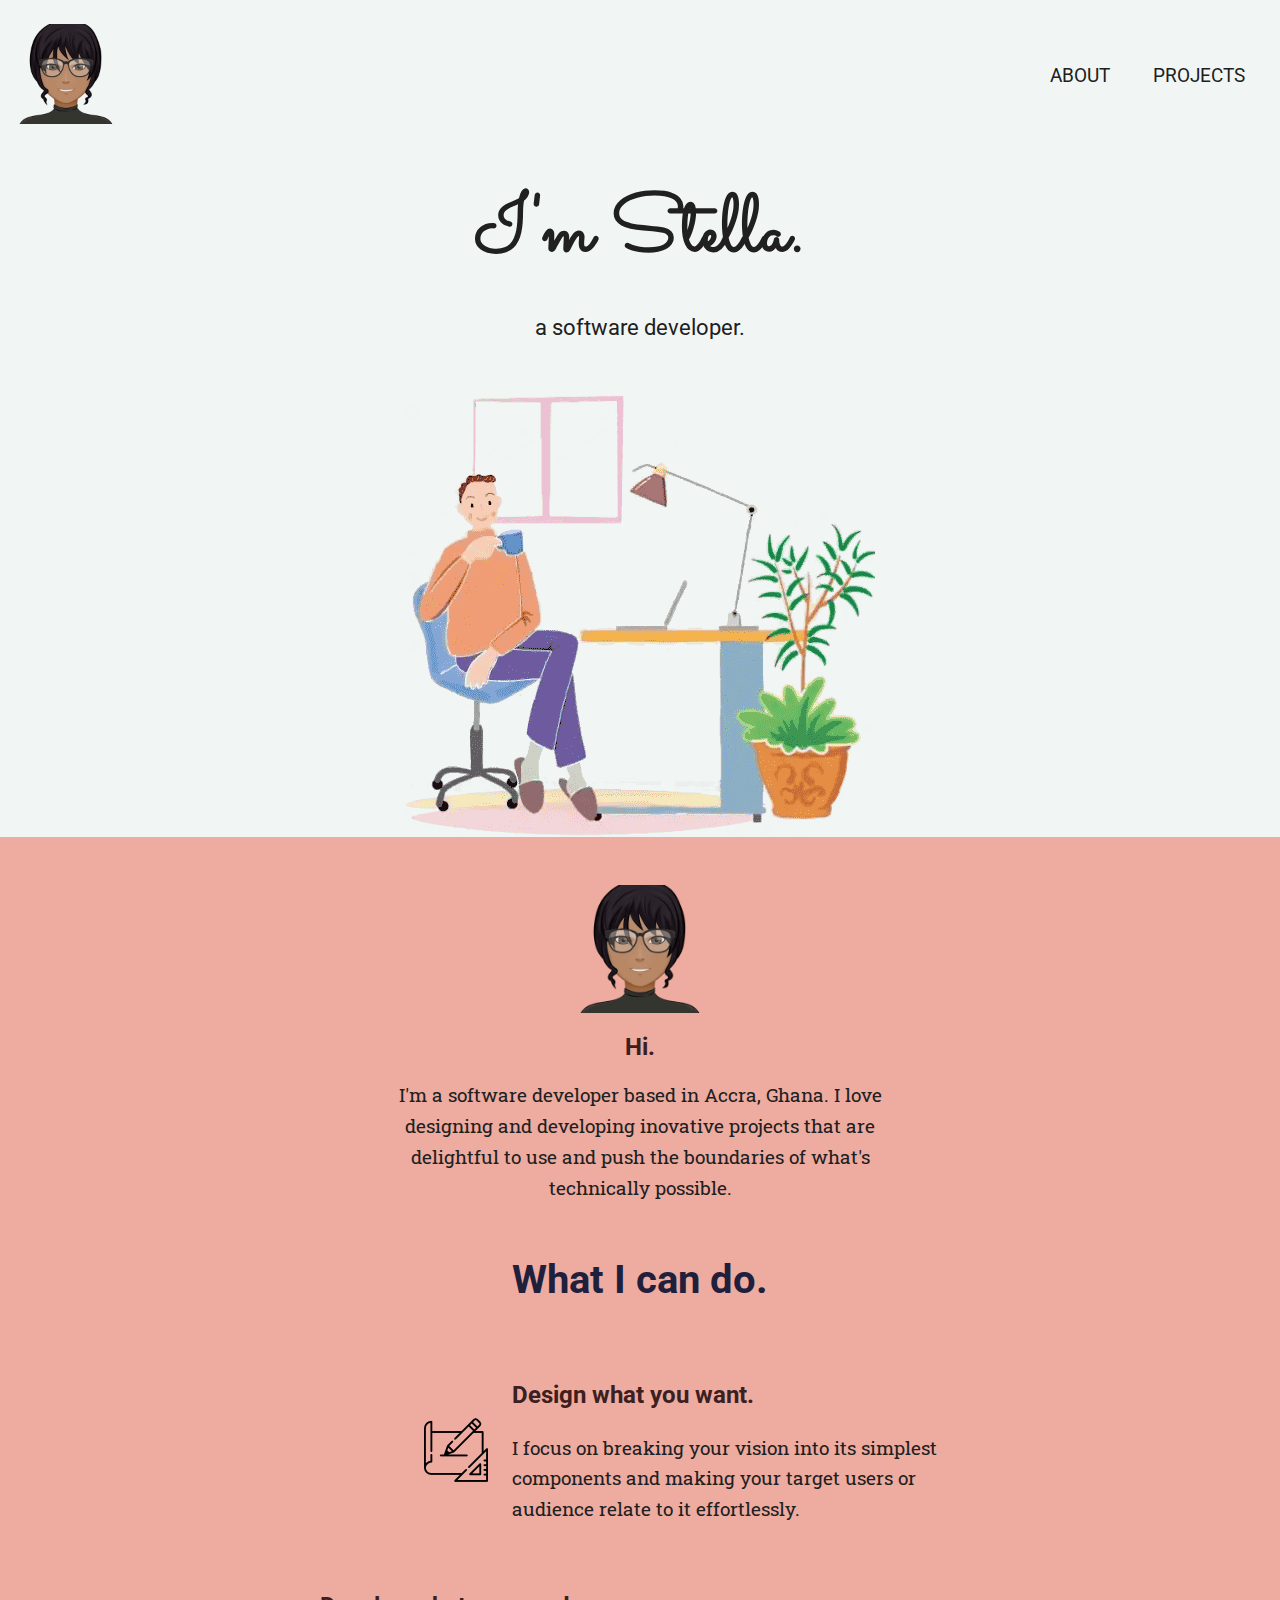
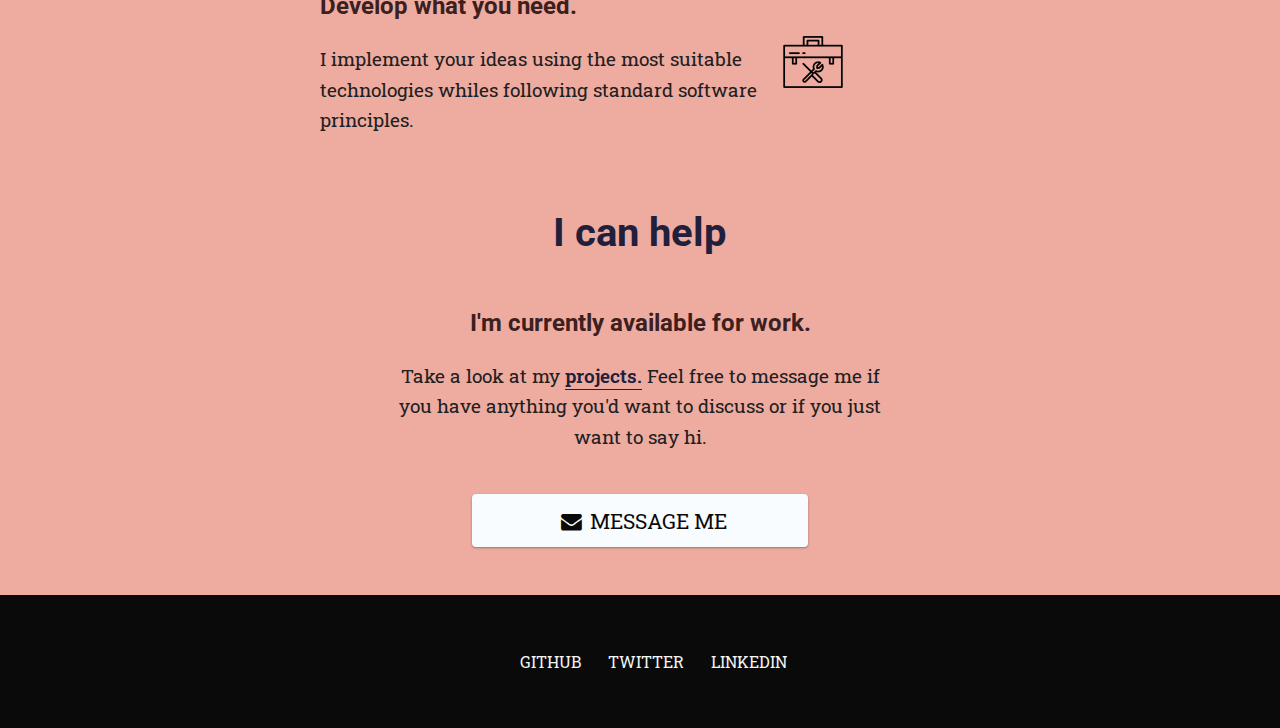
==== index.html @ bc7af198 "Update jquery from v3.3.1 to v3.5.1" ====
<!DOCTYPE html>
<html lang="en">
<head>
    <meta charset="UTF-8">
    <meta name="viewport" content="width=device-width, initial-scale=1.0">
    <meta name="description" content="My name is Stella Dare, a software developer living in Accra,Ghana. I am available for hiring.">
    <link rel="apple-touch-icon" sizes="180x180" href="favicon_io/apple-touch-icon.png">
    <link rel="icon" type="image/png" sizes="32x32" href="favicon_io/favicon-32x32.png">
    <link rel="icon" type="image/png" sizes="16x16" href="favicon_io/favicon-16x16.png">
    <link rel="manifest" href="favicon_io/site.webmanifest">
    <link rel="stylesheet" href="styles.css">
    <link rel="preconnect" href="https://cdnjs.cloudflare.com">
    <title>Stella Dare - Software Developer</title>
</head>
<body>
    <!-- Start: Navigation -->
    <nav>
        <div class="avatar"><img src="myAvatar-3.png" alt="a cartoon of myself"></div>
        <div class="links">
        <a href="#second" >About</a>
        <a href="#projects">Projects</a>
    </div>
    </nav>
    <!-- End: Navigation -->
    <!-- Start: Introduction section -->
<section id='first'>
    <div class="intro">
        <h1>I'm Stella.</h1>
        <p>a software developer.</p>
    </div>
    <div class="introImage">
        <img src="desk-trans-scaled.png" alt="A lady at a desk">
    </div>
</section>
<!-- End: Introduction Section -->

<!-- Start: About Section -->
<section id='second'>
<div class="avatarSec"><img src="myAvatar-3.png" alt="a cartoon of myself"></div>
<div class="secIntro">
    <h2 class="h3class">Hi.</h2>
    <p>I'm a software developer based in Accra, Ghana. I love designing and developing inovative projects that
        are delightful to use and push the boundaries of what's technically possible.</p>
</div>

<h2 class='middleh2'>What I can do. </h2>
<div class="skills alt-skills">
    <div class="skillImg alt-skills-img-child"><img src="sketch.png" alt="A design pad"></div>
    <div class="skillText alt-skills-text-child">
        <h3>Design what you want.</h3>
        <p>I focus on breaking your vision into its simplest components and making your target users or audience relate  
            to it effortlessly.</p>
    </div>
</div>
<div class="skills reverse alt-skills">
    <div class="skillImg alt-skills-img-child"><img src="build.png" alt="A toolbox"></div>
    <div class="skillText alt-skills-text-child">
        <h3>Develop what you need.</h3>
        <p>I implement your ideas using the most suitable technologies whiles following standard software principles.</p>
    </div>
</div>


<h2 class='middleh2'>I can help </h2>
<div class="skills">
    <div class="skillText">
        <h3>I'm currently available for work.</h3>
        <p>Take a look at my <a href="#projects">projects.</a> Feel free to message me if you have anything you'd want 
            to discuss or if you just want to say hi.
        </p>
    </div>
    <a href="mailto:stelladare2@gmail.com" class="email"><span><i class="fa fa-envelope"></i></span> MESSAGE ME</a>
</div>
</section>
<!-- End: About Section -->

<!-- Start: Project Section -->
<section id='projects' class="hide">
    <div class="projIntro">
        <div class="avatarSec"><img src="idea.png" alt="A light bulb"></div>
<div class="secIntro">
    <h3>What I've been working on.</h3>
    <p>Here's a selection of some of my most recent projects. To <a href="https://github.com/stel-dare">view more projects</a>  visit my <a href="https://github.com/stel-dare">github.</a></p>
</div>
    </div>

    <div class="proj">
        <div class="projImg">
            <img src="freshline.jpg" alt="restaurant website">
          </div>
          <div class="projAbout">
            <h3>Freshline Breakfast</h3>
            <p>At Freshline Breakfast we make it our purpose to nourish and improve the health of our customers by serving fresh
                and nutritious foods and making it readily available at our restaurants and our websites online.
            </p>
          </div>
          <div class="projButtons">
            <a href="https://freshlinebar.herokuapp.com/"><i class="fa fa-eye" aria-hidden="true"></i>Preview</a>
            <a href="https://github.com/stel-dare/freshlinebar/blob/master/README.md"><i class="fa fa-info-circle " aria-hidden="true"></i>Details</a>
          </div>
    </div>
    <div class="proj">
        <div class="projImg">
            <img src="vra-estate.jpg" alt="real estate website">
          </div>
          <div class="projAbout">
            <h3>VRA Estate Services</h3>
            <p> VRA estate services  aims to provide corperate and individuals with the best serene and sound environments
                for conferences, retreats and relaxation by offering their ultra modern facilities for rent.  
            </p>
          </div>
          <div class="projButtons">
            <a href="https://vra.webflow.io/"><i class="fa fa-eye" aria-hidden="true"></i>Preview</a>
            <a href="https://github.com/stel-dare/VRA-HOSPITALITY/blob/master/README.md"><i class="fa fa-info-circle " aria-hidden="true"></i>Details</a>
          </div>
    </div>

    <div class="proj">
        <div class="projImg">
            <img src="bioflex-ii.jpg" alt="landing page website">
          </div>
          <div class="projAbout">
            <h3>Bioflex</h3>
            <p>Bioflex is a mission-focused company that is dedicated to working for the common good and doing whats's right, in addition to being deeply passionate about building great software
                and a successful company.
            </p>
          </div>
          <div class="projButtons">
            <a href="https://bioflex.herokuapp.com/"><i class="fa fa-eye" aria-hidden="true"></i>Preview</a>
            <a href="https://github.com/stel-dare/bioflex/blob/master/README.md"><i class="fa fa-info-circle " aria-hidden="true"></i>Details</a>
          </div>
    </div>

    <h2 class='middleh2'>I can help </h2>
    <div class="skills">
        <div class="skillText">
            <h3>I'm currently available for work.</h3>
            <p>Feel free to message me if you have anything you'd want 
                to discuss or if you just want to say hi.
            </p>
        </div>
        <a href="mailto:stelladare2@gmail.com" class="email"><span><i class="fa fa-envelope"></i></span> MESSAGE ME</a>
    </div>
    
</section>
<!-- End: Project Section -->

<!-- Start: Footer -->
<footer>
    <div class="socialLinks">
        <a href="https://github.com/stel-dare">GITHUB</a>
        <a href="https://twitter.com/AkosuaAkimbo">TWITTER</a>
        <a href="https://www.linkedin.com/in/stella-dare-2323b9b2/">LINKEDIN</a>
      </div>
</footer>
<!-- End: Footer -->

<!-- Start: Scripts -->
<script src="https://ajax.googleapis.com/ajax/libs/jquery/3.5.1/jquery.min.js"></script>
<script src="scripts.js"></script>
<link href="https://fonts.googleapis.com/css2?family=Sacramento&family=Roboto&family=Roboto+Slab&display=swap" rel="stylesheet">
<link rel="stylesheet" href="https://cdnjs.cloudflare.com/ajax/libs/font-awesome/4.7.0/css/font-awesome.min.css">
<!-- End: Scripts -->
</body>
</html>
---- styles.css ----
/* Genral Styles */
html{
    margin: 0;
}

body{
    margin: 0;
    background: #f1f6f5;
    color: #202020;
    font-family: 'Roboto Slab', serif;
    transition:all 0.8s ease;
    -webkit-tap-highlight-color: transparent;
}

button{
    cursor: pointer;
}
/* Navigation Styles */
nav{
    display: flex;
    justify-content: space-between;
    align-items: center;
    padding: 1.5em 1em;
}
nav a {
    text-decoration: none;
    font-size: 120%;
    font-family: 'Roboto', sans-serif;
    padding: 0em 0.5em;
    color: #202020;
    text-transform: uppercase;
}
.avatar{
    width: 20%;
}

.avatar img{
    max-width: 100%;
}
/* Introduction Styles */
.intro{
    width: fit-content;
    margin: 0 auto;
    padding: 1.5em 0em 2em 0em;
    text-align: center; 
}

.intro h1{
    font-size: 400%;
    font-family: 'Sacramento', cursive;
    margin: 0;
}

.intro p{
    font-size: 130%;
    font-family: 'Roboto', sans-serif;
}

.introImage{
    width: 90%;
    margin: 0 auto;
    overflow: hidden;

}

.introImage img{
    max-width: 100%;
    display: block;
    margin: 0 auto;
    object-fit: cover;
}
/* About Styles */
#second{
    background: #eeaba0;
    padding: 3em 0em;
}

.hide{
    display: none;
}


.avatarSec, .skillImg{
    width: 30%;
    margin: 0 auto;
}
.avatarSec img, .skillImg img{
    display: block;
    max-width: 100%;
    margin: 0 auto;

}

.secIntro,.skillText{
    width: 90%;
    margin: 0 auto;
    text-align: center; 
}
.reverse {
    padding: 1.5em 0em 0em 0em;
}
 h2{
    color: #20203c;
    font-family: 'Roboto', sans-serif;
}

h3, .h3class{
    font-size: 150%;
    font-family: 'Roboto', sans-serif;
    color: #3c2020;
}

.middleh2{
    text-align: center;
    font-size: 250%;
    padding: 0.5em 0em;
}

#second p{
    font-size: 120%;
    line-height: 1.6;
}

.email{
    display: flex;
    justify-content: center;
    align-items: center;
    width: 60%;
    font-size: 130%;
    margin: 2em auto 0em auto;
    padding: 0.6em 0.4em;
    text-decoration: none;
    background: #f9fcfe;
    color: #0a0a0a;
    border-radius: 4px;
    box-shadow: 0 1px 3px rgba(0,0,0,0.12), 0 1px 2px rgba(0,0,0,0.24);
}

.email span {
    padding: 0em 0.4em;
}


/* Project Styles */
#projects {
    background: #f9fcfe;
    padding: 3em 0em;
}
#projects .email {
    background: #f1f6f5;
}
#projects p {
    font-size: 120%;
    line-height: 1.6;
}
.projAbout p {
    font-size: 90% !important;
}
.projIntro {
    margin: 1em auto 3em auto;
}
.proj {
    padding: 3em 0em;
}
.projButtons a .fa {
    padding: 0em 0.3em;
}
.projButtons a {
    width: 45%;
    border: 0;
    margin: 0.7em 0em;
    font-size: 130%;
    padding: 0.4em 0em;
    text-align: center;
    text-decoration: none;
    border-radius: 4px;
    box-shadow: 0 1px 3px rgba(0,0,0,0.12), 0 1px 2px rgba(0,0,0,0.24);
}
/* .proj:nth-child(2) {
    background: #b1bcff;
}
.proj:nth-child(3) {
    background: #72a4a7;
} */
/* third project from below */
.proj:nth-last-child(5) {
    background: #f1ece4;
}
.proj:nth-last-child(5) .projButtons a{
    background: #312d28;
    color: #f9fcfe;
}
.proj:nth-last-child(5) .projButtons a:nth-child(2) {
    color: #312d28;
    background: #f9fcfe;
}

/* second project from below */
.proj:nth-last-child(4) {
    background: #b8d7d2;
}
.proj:nth-last-child(4) .projButtons a{
    background: #123d3a;
    color: #f9fcfe;
}
.proj:nth-last-child(4) .projButtons a:nth-child(2) {
    color: #123d3a;
    background: #f9fcfe;
}

/* first project from below */
.proj:nth-last-child(3) {
    background: #beddfb;
}
.proj:nth-last-child(3) .projButtons a{
    background: #3363bc;
    color: #f9fcfe;
}
.proj:nth-last-child(3) .projButtons a:nth-child(2) {
    color: #3363bc;
    background: #f9fcfe;
}

.projImg {
    width: 95%;
    margin: 0 auto;
    box-shadow: 0 3px 6px rgba(0,0,0,0.16), 0 3px 6px rgba(0,0,0,0.23);
}
.projImg img {
    display: block;
    margin: 0 auto;
    max-width: 100%;
}
.projAbout {
    text-align: center;
    margin: 0 auto;
    width: 90%;
}

.projButtons {
    width: 90%;
    margin: 0 auto;
    display: flex;
    justify-content: space-around;
    align-items: center;
}


.skillText a, .secIntro a{
    text-decoration: none;
    color: #20203c;
    font-weight: 600;
    padding-bottom: 1px;
    border-bottom: 1px solid #20203c;
}
/* Footer Styles */
footer {
    padding: 3em 1em;
    background: #0a0a0a;
}

.socialLinks {
    display: flex;
    justify-content: center;
    align-items: center;
    flex-wrap: wrap;
    margin: 0 auto;
}

.socialLinks a {
    font-size: 100%;
    color: #f1f6f5;
    text-decoration: none;
    padding: 0.5em 0em 0.5em 1.7em;
}


@media only screen and (min-width: 768px) {
    /* Navigation styles */
    .avatar{
        width: 10%;
    }

    .avatarSec, .skillImg {
        width: 16%;
    }
    /* About section styles*/
    .secIntro, .skillText {
        width: 60%;
    }

    .email {
        width: 30%;
    }

    /* Project Styles */
    .projImg {
        width: 70%;
    }
    .projAbout , .projButtons{
        width: 50%;
    }
    /* Footer styles */
    
}

@media only screen and (min-width: 1024px) {
    /* Navigation styles */
    nav a{
        padding: 0em 1em;
    }
    .avatar{
        width: 8%;
    }
    /* Introduction Styles */
    .intro h1 {
        font-size: 500%;
    }
    .intro p {
        font-size: 140%;
}
.introImage{
    width: 75%;
}
/* About styles */
.avatarSec, .skillImg {
    width: 10%;
}
.secIntro, .skillText {
    width: 40%;
}

.skillImg, .skillText{
    margin: 0;
}

.skillText{
    text-align: left;
}
.skills {
    display: flex;
    justify-content: center;
    align-items: center;
}

.skillImg {
    padding: 0em 0em;
}

.reverse{
    flex-direction: row-reverse;
}

.skills:last-child {
    display: block;
}
.skills:last-child .skillText {
    text-align: center;
    margin: 0 auto;
}
.email {
    width: 25%;
}
/* Alt skills styles  */
.alt-skills{
    width: 50%;
    margin: 0 auto;
}

.alt-skills-img-child{
    width: 30%;
}

.alt-skills-text-child{
    width: 70%;
}

.skillImg img{
    margin:0 0 0 auto;
    padding-right: 1.5em;
}

.reverse .skillImg img{
    margin:0;
    padding: 0 0 0 0.8em
}
/* Project styles */
.projImg {
    width: 60%;
}
.projAbout , .projButtons{
    width: 40%;
}

/* Footer styles */

}

@media only screen and (min-width: 1440px) {
    /* Navigation styles */
nav{
    width: 65%;
    margin: 0 auto;
}
.avatar{
    width: 6%;
}
nav a{
    padding: 0em 1.5em;
}

/* Introduction styles */
.introImage{
    width: 50%;
}
/* About Styles */
#second {
    padding: 3em 10%;
}
.avatarSec, .skillImg {
    width: 8%;
}
.secIntro, .skillText {
    width: 28%;
}
.email {
    width: 20%;
}

/* All skills styles  */
.alt-skills{
    width: 36%;
    margin: 0 auto;
}

.alt-skills-img-child{
    width: 30%;
}

.alt-skills-text-child{
    width: 70%;
}

/* Project Styles */
section#projects > * {
    padding-left: 10%;
    padding-right: 10%;
}
.projImg {
    width: 55%;
}
.projAbout , .projButtons{
    width: 35%;
}

/* Footer styles */


}

@media only screen and (min-width: 2560px) {
    /* Navigation styles */
    nav{
        width: 35%;
    }
    /* Introduction styles */
    .introImage{
        width: 30%;
    }
    /* About styles */
    #second {
        padding: 3em 20%;
    }
    /* Project styles */
    section#projects > * {
        padding-left: 20%;
        padding-right: 20%;
    }
    .projImg {
        width: 50%;
    }
    .projAbout , .projButtons{
        width: 35%;
    }
}
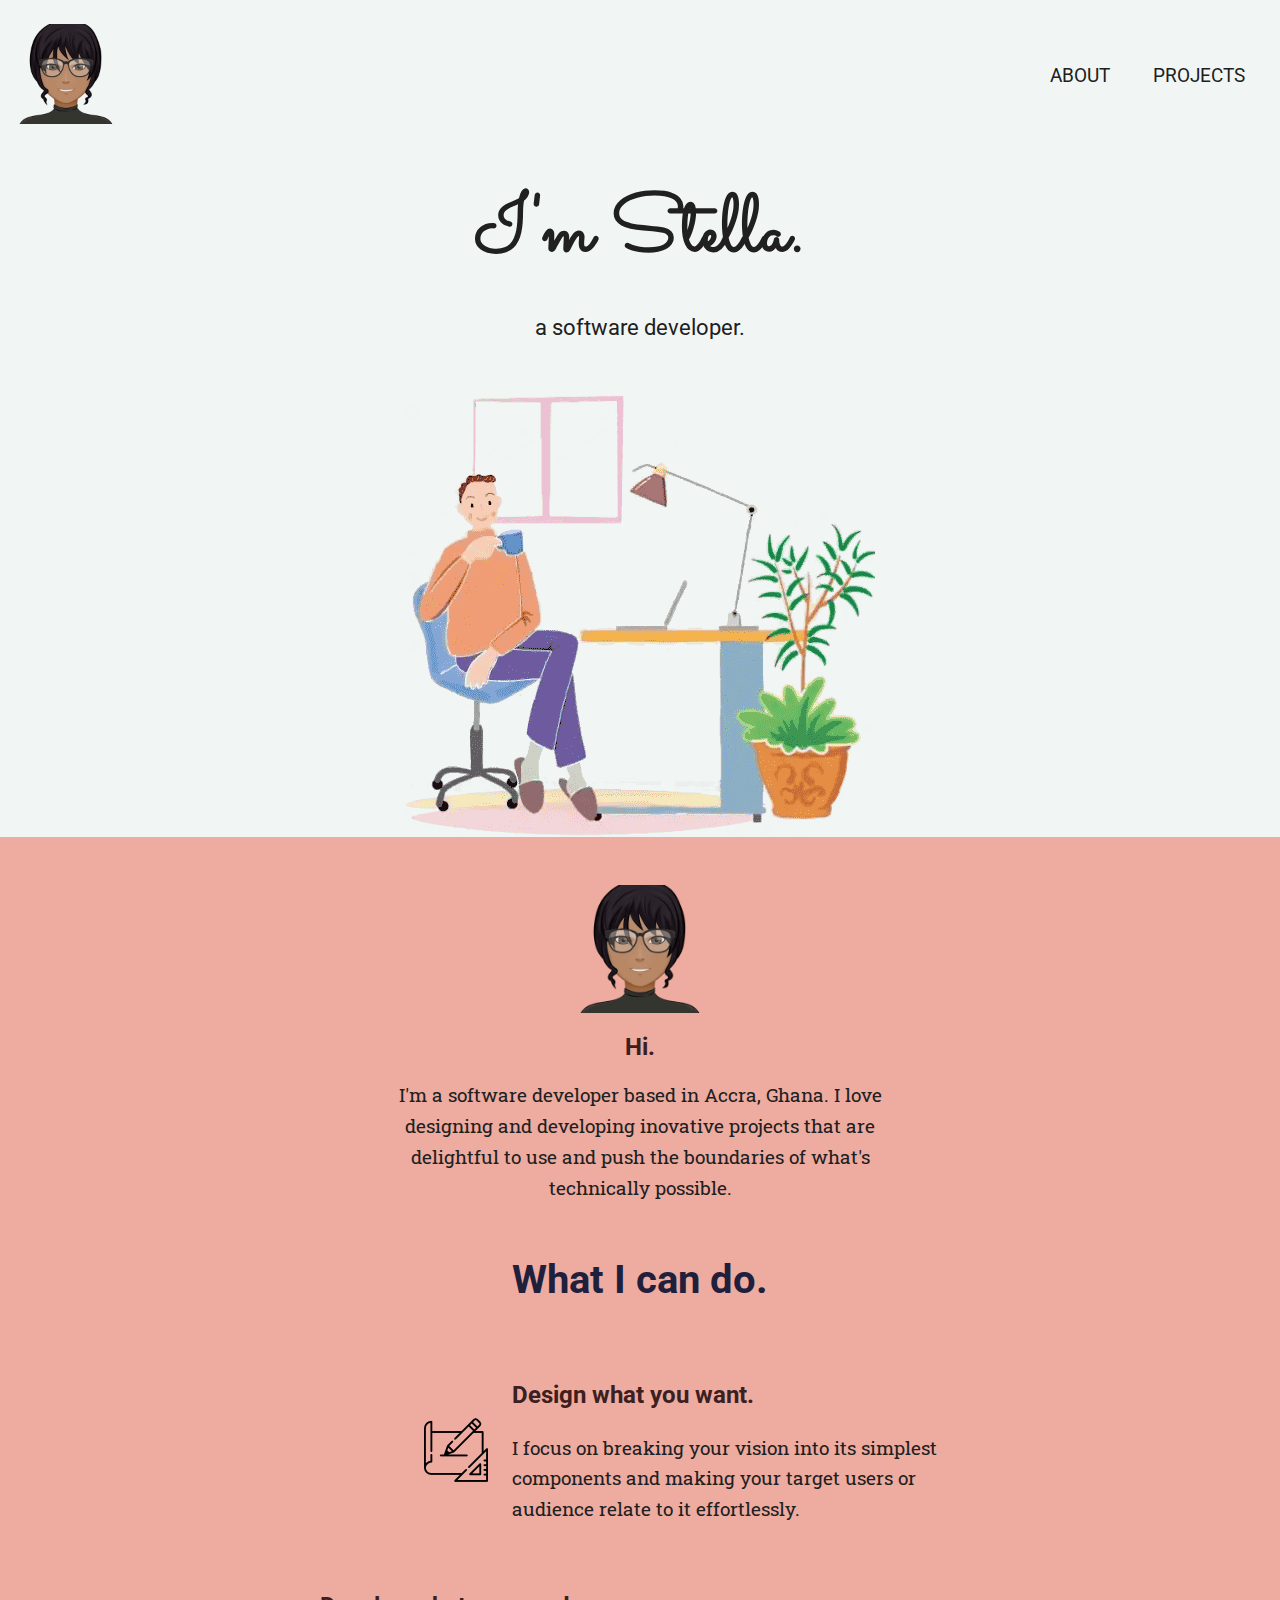
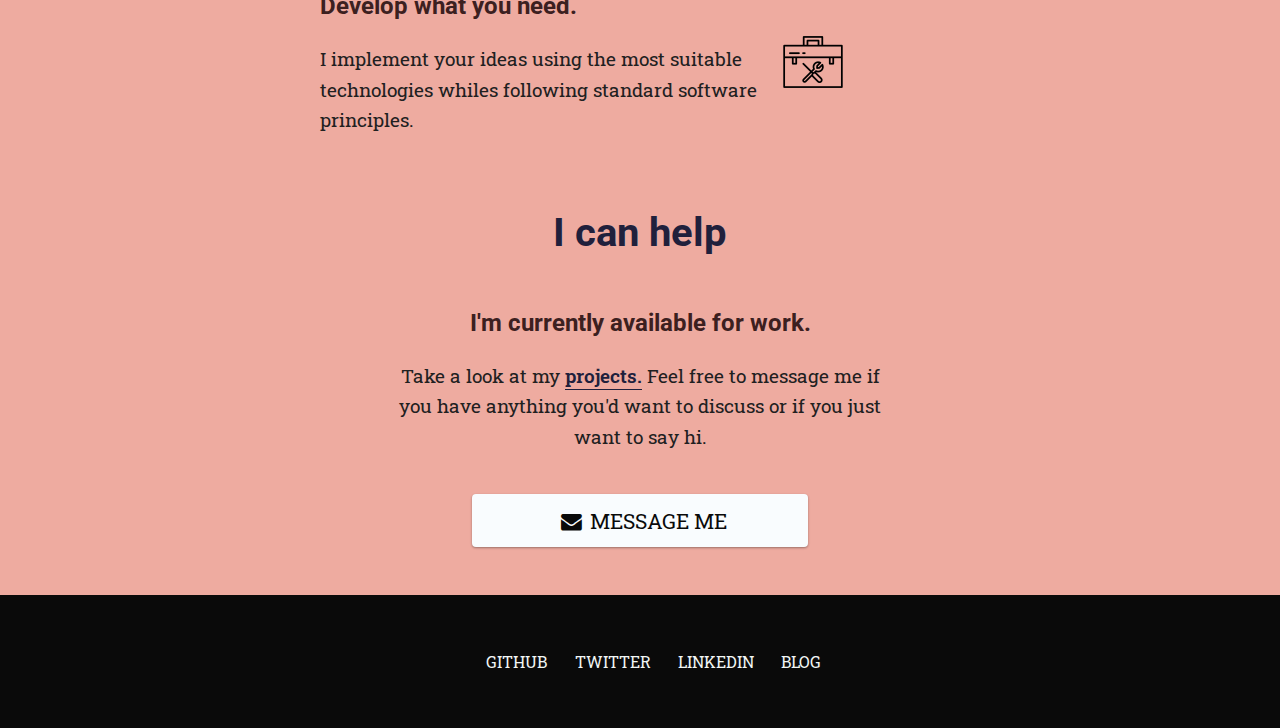
==== commit 4e631da1: "Add blog link" ====
--- a/index.html
+++ b/index.html
@@ -4,12 +4,8 @@
     <meta charset="UTF-8">
     <meta name="viewport" content="width=device-width, initial-scale=1.0">
     <meta name="description" content="My name is Stella Dare, a software developer living in Accra,Ghana. I am available for hiring.">
-    <link rel="apple-touch-icon" sizes="180x180" href="favicon_io/apple-touch-icon.png">
-    <link rel="icon" type="image/png" sizes="32x32" href="favicon_io/favicon-32x32.png">
-    <link rel="icon" type="image/png" sizes="16x16" href="favicon_io/favicon-16x16.png">
-    <link rel="manifest" href="favicon_io/site.webmanifest">
-    <link rel="stylesheet" href="styles.css">
-    <link rel="preconnect" href="https://cdnjs.cloudflare.com">
+    <meta name="google-site-verification" content="xf0-lPJti9mYD6dcgBO1uK4sthjcKEW1j2SSgaG0DFc" />
+    <link rel="preconnect" href="https://cdnjs.cloudflare.com" crossorigin>
     <title>Stella Dare - Software Developer</title>
 </head>
 <body>
@@ -151,15 +147,21 @@
         <a href="https://github.com/stel-dare">GITHUB</a>
         <a href="https://twitter.com/AkosuaAkimbo">TWITTER</a>
         <a href="https://www.linkedin.com/in/stella-dare-2323b9b2/">LINKEDIN</a>
+        <a href="https://algorithmscripting.netlify.app/">BLOG</a>
       </div>
 </footer>
 <!-- End: Footer -->
 
 <!-- Start: Scripts -->
+<link rel="apple-touch-icon" sizes="180x180" href="favicon_io/apple-touch-icon.png">
+<link rel="icon" type="image/png" sizes="32x32" href="favicon_io/favicon-32x32.png">
+<link rel="icon" type="image/png" sizes="16x16" href="favicon_io/favicon-16x16.png">
+<link rel="manifest" href="favicon_io/site.webmanifest">
+<link rel="stylesheet" href="styles.css">
+<link href="https://fonts.googleapis.com/css2?family=Sacramento&family=Roboto&family=Roboto+Slab&display=swap" rel="stylesheet">
+<link rel="stylesheet" href="https://cdnjs.cloudflare.com/ajax/libs/font-awesome/4.7.0/css/font-awesome.min.css">
 <script src="https://ajax.googleapis.com/ajax/libs/jquery/3.5.1/jquery.min.js"></script>
 <script src="scripts.js"></script>
-<link href="https://fonts.googleapis.com/css2?family=Sacramento&family=Roboto&family=Roboto+Slab&display=swap" rel="stylesheet">
-<link rel="stylesheet" href="https://cdnjs.cloudflare.com/ajax/libs/font-awesome/4.7.0/css/font-awesome.min.css">
 <!-- End: Scripts -->
 </body>
 </html>--- a/styles.css
+++ b/styles.css
@@ -1,6 +1,12 @@
 /* Genral Styles */
 html{
     margin: 0;
+}
+
+@font-face{
+    font-family:FontAwesome;
+    font-display: swap;
+    src:url(https://cdnjs.cloudflare.com/ajax/libs/font-awesome/4.7.0/fonts/fontawesome-webfont.woff2?v=4.7.0);
 }
 
 body{
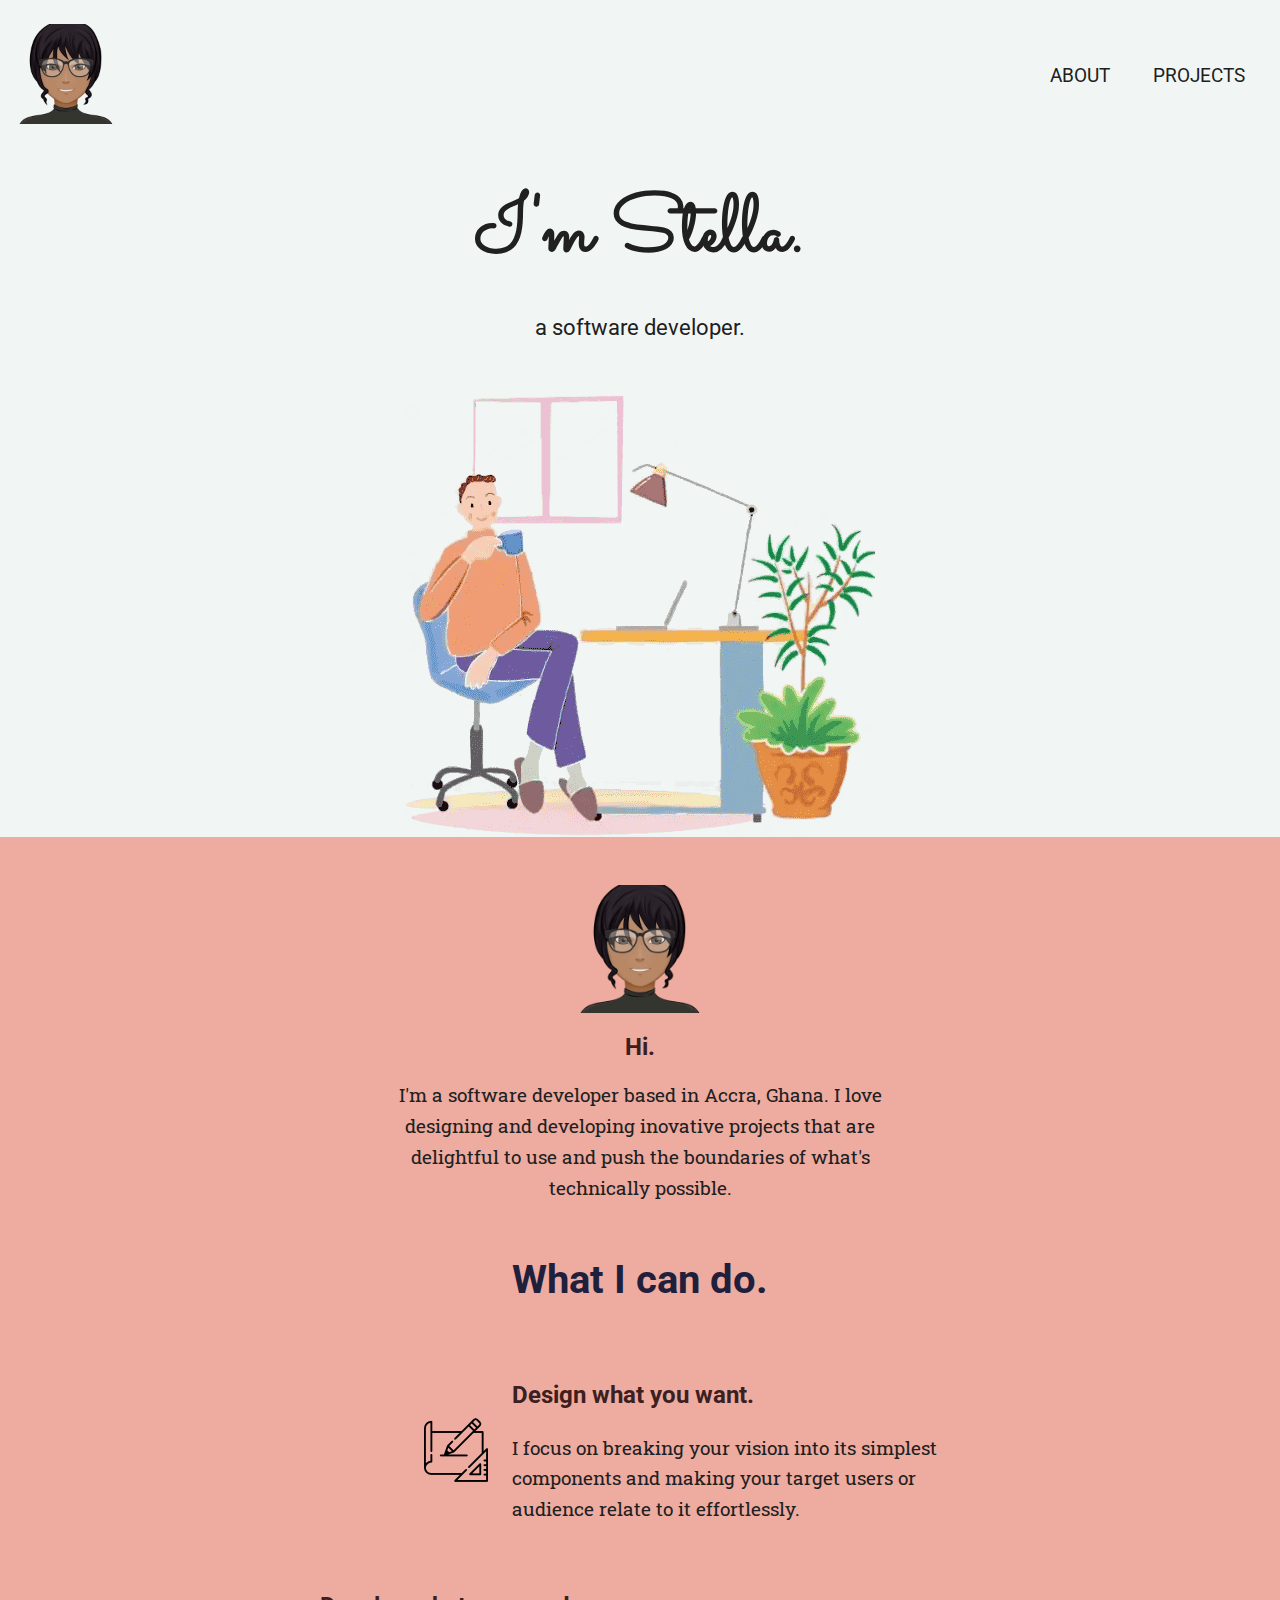
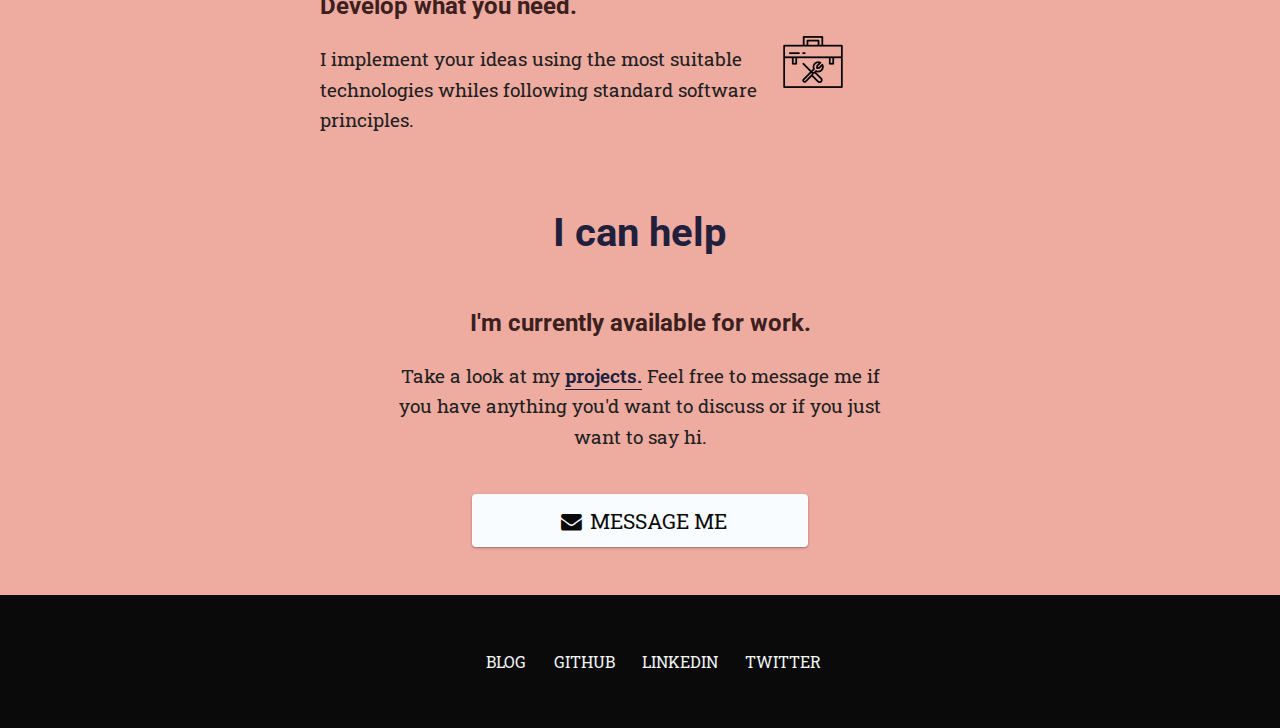
==== commit fbc65ec0: "Rearrange footer links" ====
--- a/index.html
+++ b/index.html
@@ -144,10 +144,10 @@
 <!-- Start: Footer -->
 <footer>
     <div class="socialLinks">
+        <a href="https://algorithmscripting.netlify.app/">BLOG</a>
         <a href="https://github.com/stel-dare">GITHUB</a>
+        <a href="https://www.linkedin.com/in/stella-dare-2323b9b2/">LINKEDIN</a>
         <a href="https://twitter.com/AkosuaAkimbo">TWITTER</a>
-        <a href="https://www.linkedin.com/in/stella-dare-2323b9b2/">LINKEDIN</a>
-        <a href="https://algorithmscripting.netlify.app/">BLOG</a>
       </div>
 </footer>
 <!-- End: Footer -->
